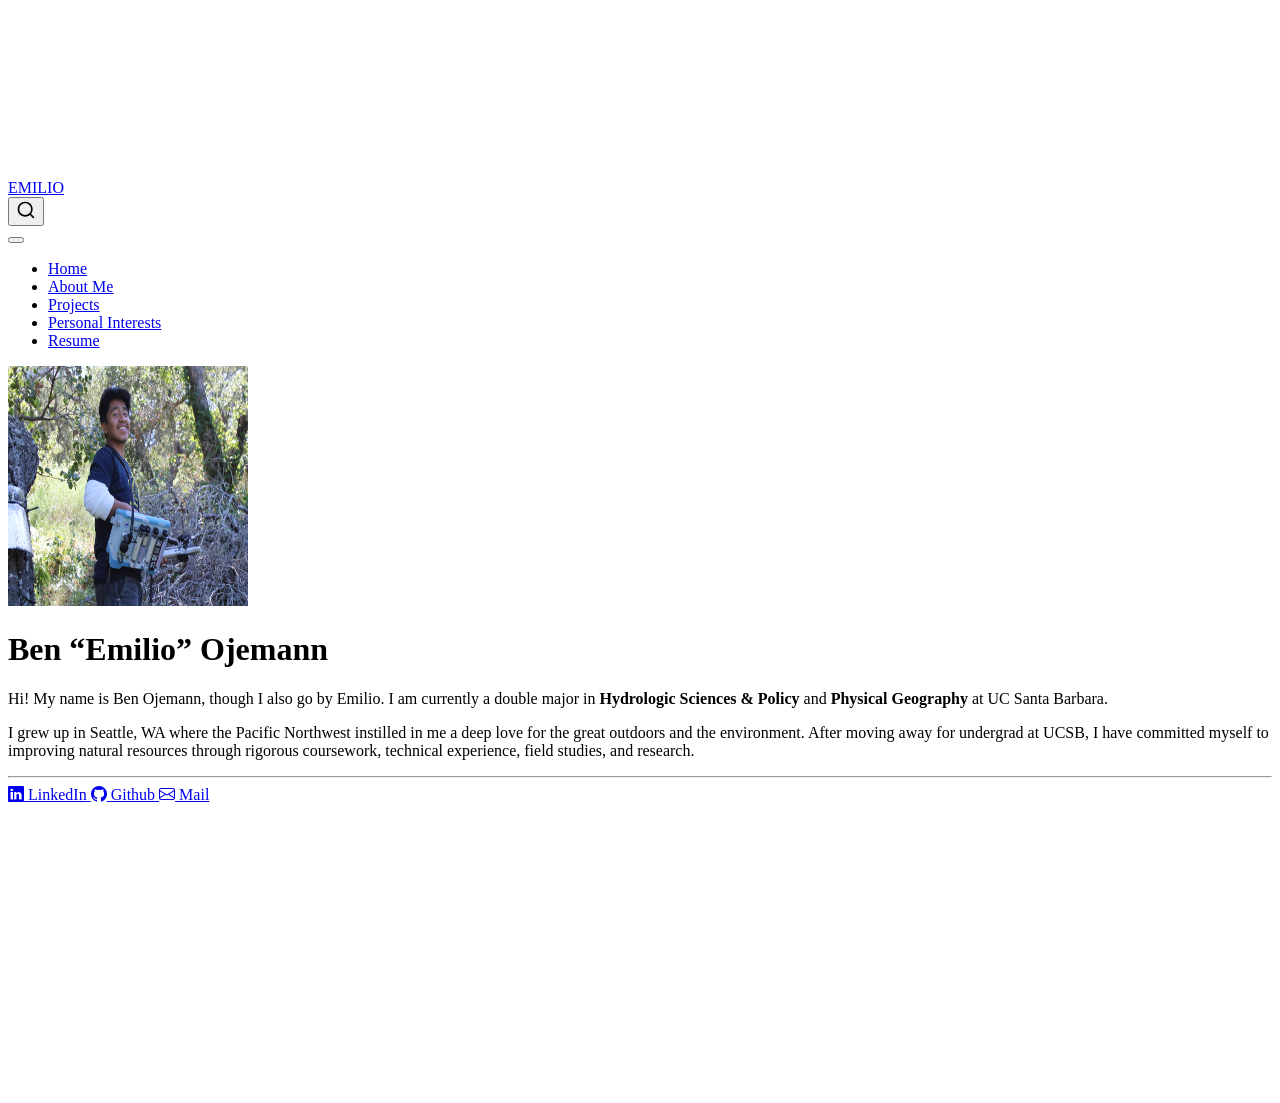
==== docs/index.html @ 2dc3dca0 "fixed typo breaking the website" ====
<!DOCTYPE html>
<html xmlns="http://www.w3.org/1999/xhtml" lang="en" xml:lang="en"><head>

<meta charset="utf-8">
<meta name="generator" content="quarto-1.8.25">

<meta name="viewport" content="width=device-width, initial-scale=1.0, user-scalable=yes">


<title>Ben “Emilio” Ojemann – EMILIO</title>
<style>
code{white-space: pre-wrap;}
span.smallcaps{font-variant: small-caps;}
div.columns{display: flex; gap: min(4vw, 1.5em);}
div.column{flex: auto; overflow-x: auto;}
div.hanging-indent{margin-left: 1.5em; text-indent: -1.5em;}
ul.task-list{list-style: none;}
ul.task-list li input[type="checkbox"] {
  width: 0.8em;
  margin: 0 0.8em 0.2em -1em; /* quarto-specific, see https://github.com/quarto-dev/quarto-cli/issues/4556 */ 
  vertical-align: middle;
}
</style>


<script src="site_libs/quarto-nav/quarto-nav.js"></script>
<script src="site_libs/quarto-nav/headroom.min.js"></script>
<script src="site_libs/clipboard/clipboard.min.js"></script>
<script src="site_libs/quarto-search/autocomplete.umd.js"></script>
<script src="site_libs/quarto-search/fuse.min.js"></script>
<script src="site_libs/quarto-search/quarto-search.js"></script>
<meta name="quarto:offset" content="./">
<script src="site_libs/quarto-html/quarto.js" type="module"></script>
<script src="site_libs/quarto-html/tabsets/tabsets.js" type="module"></script>
<script src="site_libs/quarto-html/axe/axe-check.js" type="module"></script>
<script src="site_libs/quarto-html/popper.min.js"></script>
<script src="site_libs/quarto-html/tippy.umd.min.js"></script>
<link href="site_libs/quarto-html/tippy.css" rel="stylesheet">
<link href="site_libs/quarto-html/quarto-syntax-highlighting-7b89279ff1a6dce999919e0e67d4d9ec.css" rel="stylesheet" id="quarto-text-highlighting-styles">
<script src="site_libs/bootstrap/bootstrap.min.js"></script>
<link href="site_libs/bootstrap/bootstrap-icons.css" rel="stylesheet">
<link href="site_libs/bootstrap/bootstrap-1231fe5a1916de20654dc6b367af497d.min.css" rel="stylesheet" append-hash="true" id="quarto-bootstrap" data-mode="light">
<script id="quarto-search-options" type="application/json">{
  "location": "navbar",
  "copy-button": false,
  "collapse-after": 3,
  "panel-placement": "end",
  "type": "overlay",
  "limit": 50,
  "keyboard-shortcut": [
    "f",
    "/",
    "s"
  ],
  "show-item-context": false,
  "language": {
    "search-no-results-text": "No results",
    "search-matching-documents-text": "matching documents",
    "search-copy-link-title": "Copy link to search",
    "search-hide-matches-text": "Hide additional matches",
    "search-more-match-text": "more match in this document",
    "search-more-matches-text": "more matches in this document",
    "search-clear-button-title": "Clear",
    "search-text-placeholder": "",
    "search-detached-cancel-button-title": "Cancel",
    "search-submit-button-title": "Submit",
    "search-label": "Search"
  }
}</script>


<link rel="stylesheet" href="styles.css">
</head>

<body class="nav-fixed fullcontent quarto-light">

<div id="quarto-search-results"></div>
  <header id="quarto-header" class="headroom fixed-top">
    <nav class="navbar navbar-expand-lg " data-bs-theme="dark">
      <div class="navbar-container container-fluid">
      <div class="navbar-brand-container mx-auto">
    <a href="./index.html" class="navbar-brand navbar-brand-logo">
    </a>
    <a class="navbar-brand" href="./index.html">
    <span class="navbar-title">EMILIO</span>
    </a>
  </div>
            <div id="quarto-search" class="" title="Search"></div>
          <button class="navbar-toggler" type="button" data-bs-toggle="collapse" data-bs-target="#navbarCollapse" aria-controls="navbarCollapse" role="menu" aria-expanded="false" aria-label="Toggle navigation" onclick="if (window.quartoToggleHeadroom) { window.quartoToggleHeadroom(); }">
  <span class="navbar-toggler-icon"></span>
</button>
          <div class="collapse navbar-collapse" id="navbarCollapse">
            <ul class="navbar-nav navbar-nav-scroll me-auto">
  <li class="nav-item">
    <a class="nav-link active" href="./index.html" aria-current="page"> 
<span class="menu-text">Home</span></a>
  </li>  
  <li class="nav-item">
    <a class="nav-link" href="./about.html"> 
<span class="menu-text">About Me</span></a>
  </li>  
  <li class="nav-item">
    <a class="nav-link" href="./project.html"> 
<span class="menu-text">Projects</span></a>
  </li>  
  <li class="nav-item">
    <a class="nav-link" href="./fun.html"> 
<span class="menu-text">Personal Interests</span></a>
  </li>  
  <li class="nav-item">
    <a class="nav-link" href="./resume.html"> 
<span class="menu-text">Resume</span></a>
  </li>  
</ul>
          </div> <!-- /navcollapse -->
            <div class="quarto-navbar-tools">
</div>
      </div> <!-- /container-fluid -->
    </nav>
</header>
<!-- content -->
<div id="quarto-content" class="quarto-container page-columns page-rows-contents page-layout-article page-navbar">
<!-- sidebar -->
<!-- margin-sidebar -->
    
<!-- main -->
<div class="quarto-about-jolla">
  <img src="IMG_6773.JPG" class="about-image
  round " style="height: 15em; width: 15em;">
 <header id="title-block-header" class="quarto-title-block default">
<div class="quarto-title">
<h1 class="title">Ben “Emilio” Ojemann</h1>
</div>
<div class="quarto-title-meta">
  </div>
</header><main class="content" id="quarto-document-content">
<p>Hi! My name is Ben Ojemann, though I also go by Emilio. I am currently a double major in <strong>Hydrologic Sciences &amp; Policy</strong> and <strong>Physical Geography</strong> at UC Santa Barbara.</p>
<p>I grew up in Seattle, WA where the Pacific Northwest instilled in me a deep love for the great outdoors and the environment. After moving away for undergrad at UCSB, I have committed myself to improving natural resources through rigorous coursework, technical experience, field studies, and research.</p>


</main> 
  <hr class="about-sep">
   <div class="about-links">
  <a href="https://www.linkedin.com/in/beojemann/" class="about-link" rel="" target="_blank">
    <i class="bi bi-linkedin"></i>
     <span class="about-link-text">LinkedIn</span>
  </a>
  <a href="https://github.com/beojemann" class="about-link" rel="" target="_blank">
    <i class="bi bi-github"></i>
     <span class="about-link-text">Github</span>
  </a>
  <a href="/beojemann@ucsb.edu" class="about-link" rel="" target="">
    <i class="bi bi-envelope"></i>
     <span class="about-link-text">Mail</span>
  </a>
</div>
</div>
 <!-- /main -->
<script id="quarto-html-after-body" type="application/javascript">
  window.document.addEventListener("DOMContentLoaded", function (event) {
    const isCodeAnnotation = (el) => {
      for (const clz of el.classList) {
        if (clz.startsWith('code-annotation-')) {                     
          return true;
        }
      }
      return false;
    }
    const onCopySuccess = function(e) {
      // button target
      const button = e.trigger;
      // don't keep focus
      button.blur();
      // flash "checked"
      button.classList.add('code-copy-button-checked');
      var currentTitle = button.getAttribute("title");
      button.setAttribute("title", "Copied!");
      let tooltip;
      if (window.bootstrap) {
        button.setAttribute("data-bs-toggle", "tooltip");
        button.setAttribute("data-bs-placement", "left");
        button.setAttribute("data-bs-title", "Copied!");
        tooltip = new bootstrap.Tooltip(button, 
          { trigger: "manual", 
            customClass: "code-copy-button-tooltip",
            offset: [0, -8]});
        tooltip.show();    
      }
      setTimeout(function() {
        if (tooltip) {
          tooltip.hide();
          button.removeAttribute("data-bs-title");
          button.removeAttribute("data-bs-toggle");
          button.removeAttribute("data-bs-placement");
        }
        button.setAttribute("title", currentTitle);
        button.classList.remove('code-copy-button-checked');
      }, 1000);
      // clear code selection
      e.clearSelection();
    }
    const getTextToCopy = function(trigger) {
      const outerScaffold = trigger.parentElement.cloneNode(true);
      const codeEl = outerScaffold.querySelector('code');
      for (const childEl of codeEl.children) {
        if (isCodeAnnotation(childEl)) {
          childEl.remove();
        }
      }
      return codeEl.innerText;
    }
    const clipboard = new window.ClipboardJS('.code-copy-button:not([data-in-quarto-modal])', {
      text: getTextToCopy
    });
    clipboard.on('success', onCopySuccess);
    if (window.document.getElementById('quarto-embedded-source-code-modal')) {
      const clipboardModal = new window.ClipboardJS('.code-copy-button[data-in-quarto-modal]', {
        text: getTextToCopy,
        container: window.document.getElementById('quarto-embedded-source-code-modal')
      });
      clipboardModal.on('success', onCopySuccess);
    }
      var localhostRegex = new RegExp(/^(?:http|https):\/\/localhost\:?[0-9]*\//);
      var mailtoRegex = new RegExp(/^mailto:/);
        var filterRegex = new RegExp('/' + window.location.host + '/');
      var isInternal = (href) => {
          return filterRegex.test(href) || localhostRegex.test(href) || mailtoRegex.test(href);
      }
      // Inspect non-navigation links and adorn them if external
     var links = window.document.querySelectorAll('a[href]:not(.nav-link):not(.navbar-brand):not(.toc-action):not(.sidebar-link):not(.sidebar-item-toggle):not(.pagination-link):not(.no-external):not([aria-hidden]):not(.dropdown-item):not(.quarto-navigation-tool):not(.about-link)');
      for (var i=0; i<links.length; i++) {
        const link = links[i];
        if (!isInternal(link.href)) {
          // undo the damage that might have been done by quarto-nav.js in the case of
          // links that we want to consider external
          if (link.dataset.originalHref !== undefined) {
            link.href = link.dataset.originalHref;
          }
        }
      }
    function tippyHover(el, contentFn, onTriggerFn, onUntriggerFn) {
      const config = {
        allowHTML: true,
        maxWidth: 500,
        delay: 100,
        arrow: false,
        appendTo: function(el) {
            return el.parentElement;
        },
        interactive: true,
        interactiveBorder: 10,
        theme: 'quarto',
        placement: 'bottom-start',
      };
      if (contentFn) {
        config.content = contentFn;
      }
      if (onTriggerFn) {
        config.onTrigger = onTriggerFn;
      }
      if (onUntriggerFn) {
        config.onUntrigger = onUntriggerFn;
      }
      window.tippy(el, config); 
    }
    const noterefs = window.document.querySelectorAll('a[role="doc-noteref"]');
    for (var i=0; i<noterefs.length; i++) {
      const ref = noterefs[i];
      tippyHover(ref, function() {
        // use id or data attribute instead here
        let href = ref.getAttribute('data-footnote-href') || ref.getAttribute('href');
        try { href = new URL(href).hash; } catch {}
        const id = href.replace(/^#\/?/, "");
        const note = window.document.getElementById(id);
        if (note) {
          return note.innerHTML;
        } else {
          return "";
        }
      });
    }
    const xrefs = window.document.querySelectorAll('a.quarto-xref');
    const processXRef = (id, note) => {
      // Strip column container classes
      const stripColumnClz = (el) => {
        el.classList.remove("page-full", "page-columns");
        if (el.children) {
          for (const child of el.children) {
            stripColumnClz(child);
          }
        }
      }
      stripColumnClz(note)
      if (id === null || id.startsWith('sec-')) {
        // Special case sections, only their first couple elements
        const container = document.createElement("div");
        if (note.children && note.children.length > 2) {
          container.appendChild(note.children[0].cloneNode(true));
          for (let i = 1; i < note.children.length; i++) {
            const child = note.children[i];
            if (child.tagName === "P" && child.innerText === "") {
              continue;
            } else {
              container.appendChild(child.cloneNode(true));
              break;
            }
          }
          if (window.Quarto?.typesetMath) {
            window.Quarto.typesetMath(container);
          }
          return container.innerHTML
        } else {
          if (window.Quarto?.typesetMath) {
            window.Quarto.typesetMath(note);
          }
          return note.innerHTML;
        }
      } else {
        // Remove any anchor links if they are present
        const anchorLink = note.querySelector('a.anchorjs-link');
        if (anchorLink) {
          anchorLink.remove();
        }
        if (window.Quarto?.typesetMath) {
          window.Quarto.typesetMath(note);
        }
        if (note.classList.contains("callout")) {
          return note.outerHTML;
        } else {
          return note.innerHTML;
        }
      }
    }
    for (var i=0; i<xrefs.length; i++) {
      const xref = xrefs[i];
      tippyHover(xref, undefined, function(instance) {
        instance.disable();
        let url = xref.getAttribute('href');
        let hash = undefined; 
        if (url.startsWith('#')) {
          hash = url;
        } else {
          try { hash = new URL(url).hash; } catch {}
        }
        if (hash) {
          const id = hash.replace(/^#\/?/, "");
          const note = window.document.getElementById(id);
          if (note !== null) {
            try {
              const html = processXRef(id, note.cloneNode(true));
              instance.setContent(html);
            } finally {
              instance.enable();
              instance.show();
            }
          } else {
            // See if we can fetch this
            fetch(url.split('#')[0])
            .then(res => res.text())
            .then(html => {
              const parser = new DOMParser();
              const htmlDoc = parser.parseFromString(html, "text/html");
              const note = htmlDoc.getElementById(id);
              if (note !== null) {
                const html = processXRef(id, note);
                instance.setContent(html);
              } 
            }).finally(() => {
              instance.enable();
              instance.show();
            });
          }
        } else {
          // See if we can fetch a full url (with no hash to target)
          // This is a special case and we should probably do some content thinning / targeting
          fetch(url)
          .then(res => res.text())
          .then(html => {
            const parser = new DOMParser();
            const htmlDoc = parser.parseFromString(html, "text/html");
            const note = htmlDoc.querySelector('main.content');
            if (note !== null) {
              // This should only happen for chapter cross references
              // (since there is no id in the URL)
              // remove the first header
              if (note.children.length > 0 && note.children[0].tagName === "HEADER") {
                note.children[0].remove();
              }
              const html = processXRef(null, note);
              instance.setContent(html);
            } 
          }).finally(() => {
            instance.enable();
            instance.show();
          });
        }
      }, function(instance) {
      });
    }
        let selectedAnnoteEl;
        const selectorForAnnotation = ( cell, annotation) => {
          let cellAttr = 'data-code-cell="' + cell + '"';
          let lineAttr = 'data-code-annotation="' +  annotation + '"';
          const selector = 'span[' + cellAttr + '][' + lineAttr + ']';
          return selector;
        }
        const selectCodeLines = (annoteEl) => {
          const doc = window.document;
          const targetCell = annoteEl.getAttribute("data-target-cell");
          const targetAnnotation = annoteEl.getAttribute("data-target-annotation");
          const annoteSpan = window.document.querySelector(selectorForAnnotation(targetCell, targetAnnotation));
          const lines = annoteSpan.getAttribute("data-code-lines").split(",");
          const lineIds = lines.map((line) => {
            return targetCell + "-" + line;
          })
          let top = null;
          let height = null;
          let parent = null;
          if (lineIds.length > 0) {
              //compute the position of the single el (top and bottom and make a div)
              const el = window.document.getElementById(lineIds[0]);
              top = el.offsetTop;
              height = el.offsetHeight;
              parent = el.parentElement.parentElement;
            if (lineIds.length > 1) {
              const lastEl = window.document.getElementById(lineIds[lineIds.length - 1]);
              const bottom = lastEl.offsetTop + lastEl.offsetHeight;
              height = bottom - top;
            }
            if (top !== null && height !== null && parent !== null) {
              // cook up a div (if necessary) and position it 
              let div = window.document.getElementById("code-annotation-line-highlight");
              if (div === null) {
                div = window.document.createElement("div");
                div.setAttribute("id", "code-annotation-line-highlight");
                div.style.position = 'absolute';
                parent.appendChild(div);
              }
              div.style.top = top - 2 + "px";
              div.style.height = height + 4 + "px";
              div.style.left = 0;
              let gutterDiv = window.document.getElementById("code-annotation-line-highlight-gutter");
              if (gutterDiv === null) {
                gutterDiv = window.document.createElement("div");
                gutterDiv.setAttribute("id", "code-annotation-line-highlight-gutter");
                gutterDiv.style.position = 'absolute';
                const codeCell = window.document.getElementById(targetCell);
                const gutter = codeCell.querySelector('.code-annotation-gutter');
                gutter.appendChild(gutterDiv);
              }
              gutterDiv.style.top = top - 2 + "px";
              gutterDiv.style.height = height + 4 + "px";
            }
            selectedAnnoteEl = annoteEl;
          }
        };
        const unselectCodeLines = () => {
          const elementsIds = ["code-annotation-line-highlight", "code-annotation-line-highlight-gutter"];
          elementsIds.forEach((elId) => {
            const div = window.document.getElementById(elId);
            if (div) {
              div.remove();
            }
          });
          selectedAnnoteEl = undefined;
        };
          // Handle positioning of the toggle
      window.addEventListener(
        "resize",
        throttle(() => {
          elRect = undefined;
          if (selectedAnnoteEl) {
            selectCodeLines(selectedAnnoteEl);
          }
        }, 10)
      );
      function throttle(fn, ms) {
      let throttle = false;
      let timer;
        return (...args) => {
          if(!throttle) { // first call gets through
              fn.apply(this, args);
              throttle = true;
          } else { // all the others get throttled
              if(timer) clearTimeout(timer); // cancel #2
              timer = setTimeout(() => {
                fn.apply(this, args);
                timer = throttle = false;
              }, ms);
          }
        };
      }
        // Attach click handler to the DT
        const annoteDls = window.document.querySelectorAll('dt[data-target-cell]');
        for (const annoteDlNode of annoteDls) {
          annoteDlNode.addEventListener('click', (event) => {
            const clickedEl = event.target;
            if (clickedEl !== selectedAnnoteEl) {
              unselectCodeLines();
              const activeEl = window.document.querySelector('dt[data-target-cell].code-annotation-active');
              if (activeEl) {
                activeEl.classList.remove('code-annotation-active');
              }
              selectCodeLines(clickedEl);
              clickedEl.classList.add('code-annotation-active');
            } else {
              // Unselect the line
              unselectCodeLines();
              clickedEl.classList.remove('code-annotation-active');
            }
          });
        }
    const findCites = (el) => {
      const parentEl = el.parentElement;
      if (parentEl) {
        const cites = parentEl.dataset.cites;
        if (cites) {
          return {
            el,
            cites: cites.split(' ')
          };
        } else {
          return findCites(el.parentElement)
        }
      } else {
        return undefined;
      }
    };
    var bibliorefs = window.document.querySelectorAll('a[role="doc-biblioref"]');
    for (var i=0; i<bibliorefs.length; i++) {
      const ref = bibliorefs[i];
      const citeInfo = findCites(ref);
      if (citeInfo) {
        tippyHover(citeInfo.el, function() {
          var popup = window.document.createElement('div');
          citeInfo.cites.forEach(function(cite) {
            var citeDiv = window.document.createElement('div');
            citeDiv.classList.add('hanging-indent');
            citeDiv.classList.add('csl-entry');
            var biblioDiv = window.document.getElementById('ref-' + cite);
            if (biblioDiv) {
              citeDiv.innerHTML = biblioDiv.innerHTML;
            }
            popup.appendChild(citeDiv);
          });
          return popup.innerHTML;
        });
      }
    }
  });
  </script>
</div> <!-- /content -->




</body></html>
---- docs/site_libs/quarto-html/tippy.css ----
.tippy-box[data-animation=fade][data-state=hidden]{opacity:0}[data-tippy-root]{max-width:calc(100vw - 10px)}.tippy-box{position:relative;background-color:#333;color:#fff;border-radius:4px;font-size:14px;line-height:1.4;white-space:normal;outline:0;transition-property:transform,visibility,opacity}.tippy-box[data-placement^=top]>.tippy-arrow{bottom:0}.tippy-box[data-placement^=top]>.tippy-arrow:before{bottom:-7px;left:0;border-width:8px 8px 0;border-top-color:initial;transform-origin:center top}.tippy-box[data-placement^=bottom]>.tippy-arrow{top:0}.tippy-box[data-placement^=bottom]>.tippy-arrow:before{top:-7px;left:0;border-width:0 8px 8px;border-bottom-color:initial;transform-origin:center bottom}.tippy-box[data-placement^=left]>.tippy-arrow{right:0}.tippy-box[data-placement^=left]>.tippy-arrow:before{border-width:8px 0 8px 8px;border-left-color:initial;right:-7px;transform-origin:center left}.tippy-box[data-placement^=right]>.tippy-arrow{left:0}.tippy-box[data-placement^=right]>.tippy-arrow:before{left:-7px;border-width:8px 8px 8px 0;border-right-color:initial;transform-origin:center right}.tippy-box[data-inertia][data-state=visible]{transition-timing-function:cubic-bezier(.54,1.5,.38,1.11)}.tippy-arrow{width:16px;height:16px;color:#333}.tippy-arrow:before{content:"";position:absolute;border-color:transparent;border-style:solid}.tippy-content{position:relative;padding:5px 9px;z-index:1}
---- docs/site_libs/quarto-html/quarto-syntax-highlighting-7b89279ff1a6dce999919e0e67d4d9ec.css ----
/* quarto syntax highlight colors */
:root {
  --quarto-hl-ot-color: #003B4F;
  --quarto-hl-at-color: #657422;
  --quarto-hl-ss-color: #20794D;
  --quarto-hl-an-color: #5E5E5E;
  --quarto-hl-fu-color: #4758AB;
  --quarto-hl-st-color: #20794D;
  --quarto-hl-cf-color: #003B4F;
  --quarto-hl-op-color: #5E5E5E;
  --quarto-hl-er-color: #AD0000;
  --quarto-hl-bn-color: #AD0000;
  --quarto-hl-al-color: #AD0000;
  --quarto-hl-va-color: #111111;
  --quarto-hl-bu-color: inherit;
  --quarto-hl-ex-color: inherit;
  --quarto-hl-pp-color: #AD0000;
  --quarto-hl-in-color: #5E5E5E;
  --quarto-hl-vs-color: #20794D;
  --quarto-hl-wa-color: #5E5E5E;
  --quarto-hl-do-color: #5E5E5E;
  --quarto-hl-im-color: #00769E;
  --quarto-hl-ch-color: #20794D;
  --quarto-hl-dt-color: #AD0000;
  --quarto-hl-fl-color: #AD0000;
  --quarto-hl-co-color: #5E5E5E;
  --quarto-hl-cv-color: #5E5E5E;
  --quarto-hl-cn-color: #8f5902;
  --quarto-hl-sc-color: #5E5E5E;
  --quarto-hl-dv-color: #AD0000;
  --quarto-hl-kw-color: #003B4F;
}

/* other quarto variables */
:root {
  --quarto-font-monospace: SFMono-Regular, Menlo, Monaco, Consolas, "Liberation Mono", "Courier New", monospace;
}

/* syntax highlight based on Pandoc's rules */
pre > code.sourceCode > span {
  color: #003B4F;
}

code.sourceCode > span {
  color: #003B4F;
}

div.sourceCode,
div.sourceCode pre.sourceCode {
  color: #003B4F;
}

/* Normal */
code span {
  color: #003B4F;
}

/* Alert */
code span.al {
  color: #AD0000;
  font-style: inherit;
}

/* Annotation */
code span.an {
  color: #5E5E5E;
  font-style: inherit;
}

/* Attribute */
code span.at {
  color: #657422;
  font-style: inherit;
}

/* BaseN */
code span.bn {
  color: #AD0000;
  font-style: inherit;
}

/* BuiltIn */
code span.bu {
  font-style: inherit;
}

/* ControlFlow */
code span.cf {
  color: #003B4F;
  font-weight: bold;
  font-style: inherit;
}

/* Char */
code span.ch {
  color: #20794D;
  font-style: inherit;
}

/* Constant */
code span.cn {
  color: #8f5902;
  font-style: inherit;
}

/* Comment */
code span.co {
  color: #5E5E5E;
  font-style: inherit;
}

/* CommentVar */
code span.cv {
  color: #5E5E5E;
  font-style: italic;
}

/* Documentation */
code span.do {
  color: #5E5E5E;
  font-style: italic;
}

/* DataType */
code span.dt {
  color: #AD0000;
  font-style: inherit;
}

/* DecVal */
code span.dv {
  color: #AD0000;
  font-style: inherit;
}

/* Error */
code span.er {
  color: #AD0000;
  font-style: inherit;
}

/* Extension */
code span.ex {
  font-style: inherit;
}

/* Float */
code span.fl {
  color: #AD0000;
  font-style: inherit;
}

/* Function */
code span.fu {
  color: #4758AB;
  font-style: inherit;
}

/* Import */
code span.im {
  color: #00769E;
  font-style: inherit;
}

/* Information */
code span.in {
  color: #5E5E5E;
  font-style: inherit;
}

/* Keyword */
code span.kw {
  color: #003B4F;
  font-weight: bold;
  font-style: inherit;
}

/* Operator */
code span.op {
  color: #5E5E5E;
  font-style: inherit;
}

/* Other */
code span.ot {
  color: #003B4F;
  font-style: inherit;
}

/* Preprocessor */
code span.pp {
  color: #AD0000;
  font-style: inherit;
}

/* SpecialChar */
code span.sc {
  color: #5E5E5E;
  font-style: inherit;
}

/* SpecialString */
code span.ss {
  color: #20794D;
  font-style: inherit;
}

/* String */
code span.st {
  color: #20794D;
  font-style: inherit;
}

/* Variable */
code span.va {
  color: #111111;
  font-style: inherit;
}

/* VerbatimString */
code span.vs {
  color: #20794D;
  font-style: inherit;
}

/* Warning */
code span.wa {
  color: #5E5E5E;
  font-style: italic;
}

.prevent-inlining {
  content: "</";
}

/*# sourceMappingURL=3944bc705cfaf4c80e56f77c5205168a.css.map */
---- docs/styles.css ----
/* css styles */
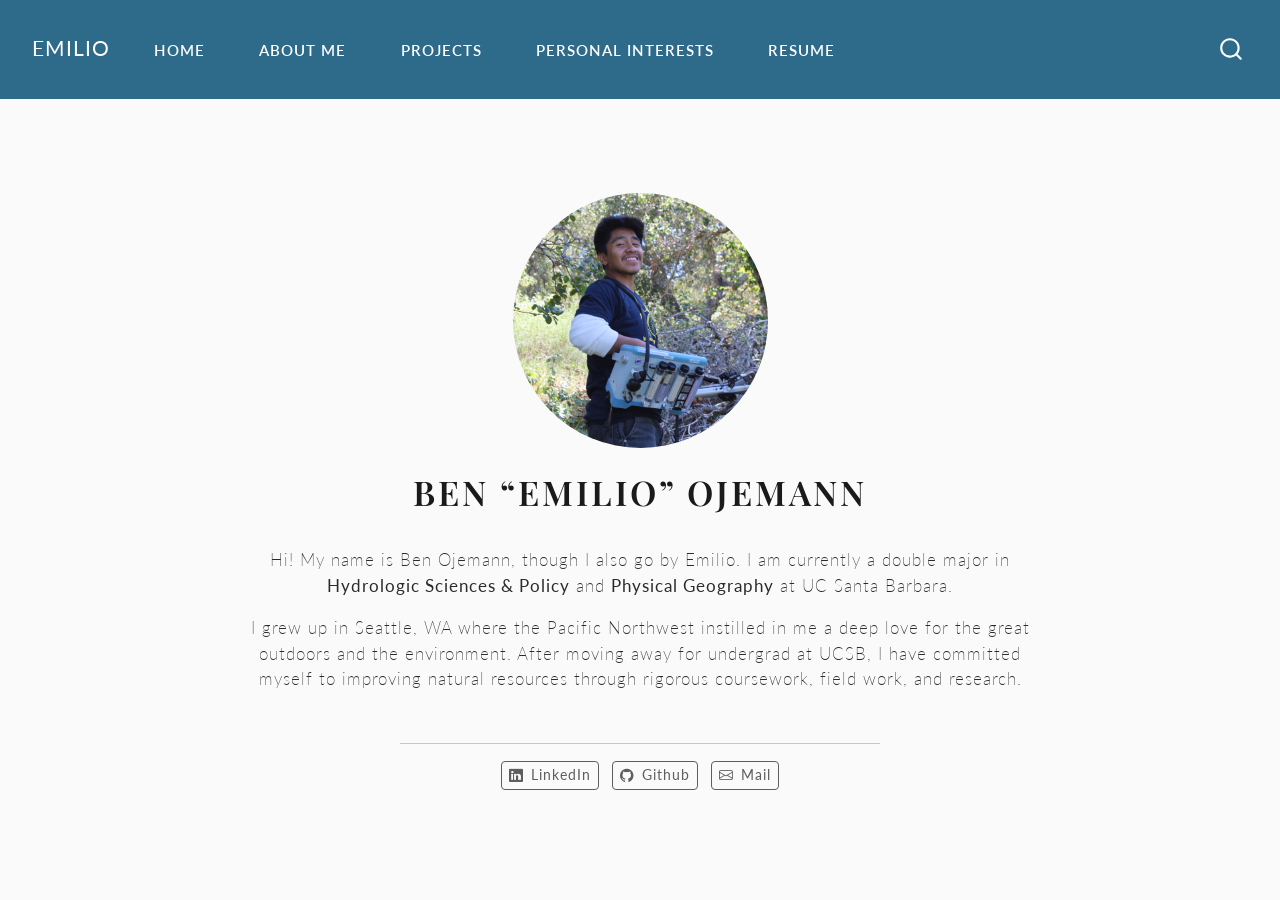
==== commit 6568e2c3: "adding about me w/photos and text" ====
--- a/docs/index.html
+++ b/docs/index.html
@@ -135,7 +135,7 @@
   </div>
 </header><main class="content" id="quarto-document-content">
 <p>Hi! My name is Ben Ojemann, though I also go by Emilio. I am currently a double major in <strong>Hydrologic Sciences &amp; Policy</strong> and <strong>Physical Geography</strong> at UC Santa Barbara.</p>
-<p>I grew up in Seattle, WA where the Pacific Northwest instilled in me a deep love for the great outdoors and the environment. After moving away for undergrad at UCSB, I have committed myself to improving natural resources through rigorous coursework, technical experience, field studies, and research.</p>
+<p>I grew up in Seattle, WA where the Pacific Northwest instilled in me a deep love for the great outdoors and the environment. After moving away for undergrad at UCSB, I have committed myself to improving natural resources through rigorous coursework, field work, and research.</p>
 
 
 </main> 
@@ -149,7 +149,7 @@
     <i class="bi bi-github"></i>
      <span class="about-link-text">Github</span>
   </a>
-  <a href="/beojemann@ucsb.edu" class="about-link" rel="" target="">
+  <a href="mailto:beojemann@ucsb.edu" class="about-link" rel="" target="">
     <i class="bi bi-envelope"></i>
      <span class="about-link-text">Mail</span>
   </a>
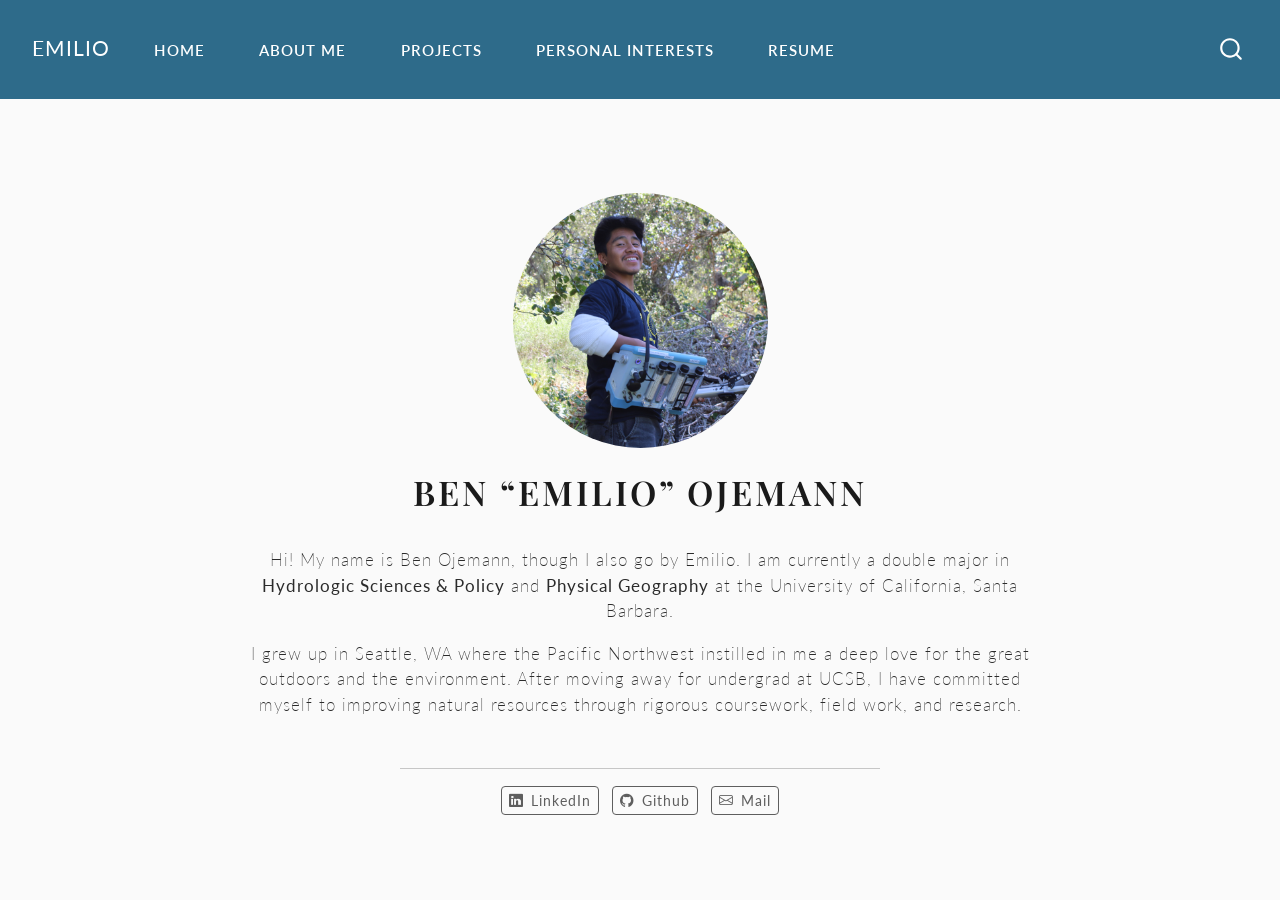
==== commit 2c80ee2d: "updating formatting of blog, and adding 115c project" ====
--- a/docs/index.html
+++ b/docs/index.html
@@ -125,7 +125,7 @@
     
 <!-- main -->
 <div class="quarto-about-jolla">
-  <img src="IMG_6773.JPG" class="about-image
+  <img src="images/IMG_6773.JPG" class="about-image
   round " style="height: 15em; width: 15em;">
  <header id="title-block-header" class="quarto-title-block default">
 <div class="quarto-title">
@@ -134,7 +134,7 @@
 <div class="quarto-title-meta">
   </div>
 </header><main class="content" id="quarto-document-content">
-<p>Hi! My name is Ben Ojemann, though I also go by Emilio. I am currently a double major in <strong>Hydrologic Sciences &amp; Policy</strong> and <strong>Physical Geography</strong> at UC Santa Barbara.</p>
+<p>Hi! My name is Ben Ojemann, though I also go by Emilio. I am currently a double major in <strong>Hydrologic Sciences &amp; Policy</strong> and <strong>Physical Geography</strong> at the University of California, Santa Barbara.</p>
 <p>I grew up in Seattle, WA where the Pacific Northwest instilled in me a deep love for the great outdoors and the environment. After moving away for undergrad at UCSB, I have committed myself to improving natural resources through rigorous coursework, field work, and research.</p>
 
 
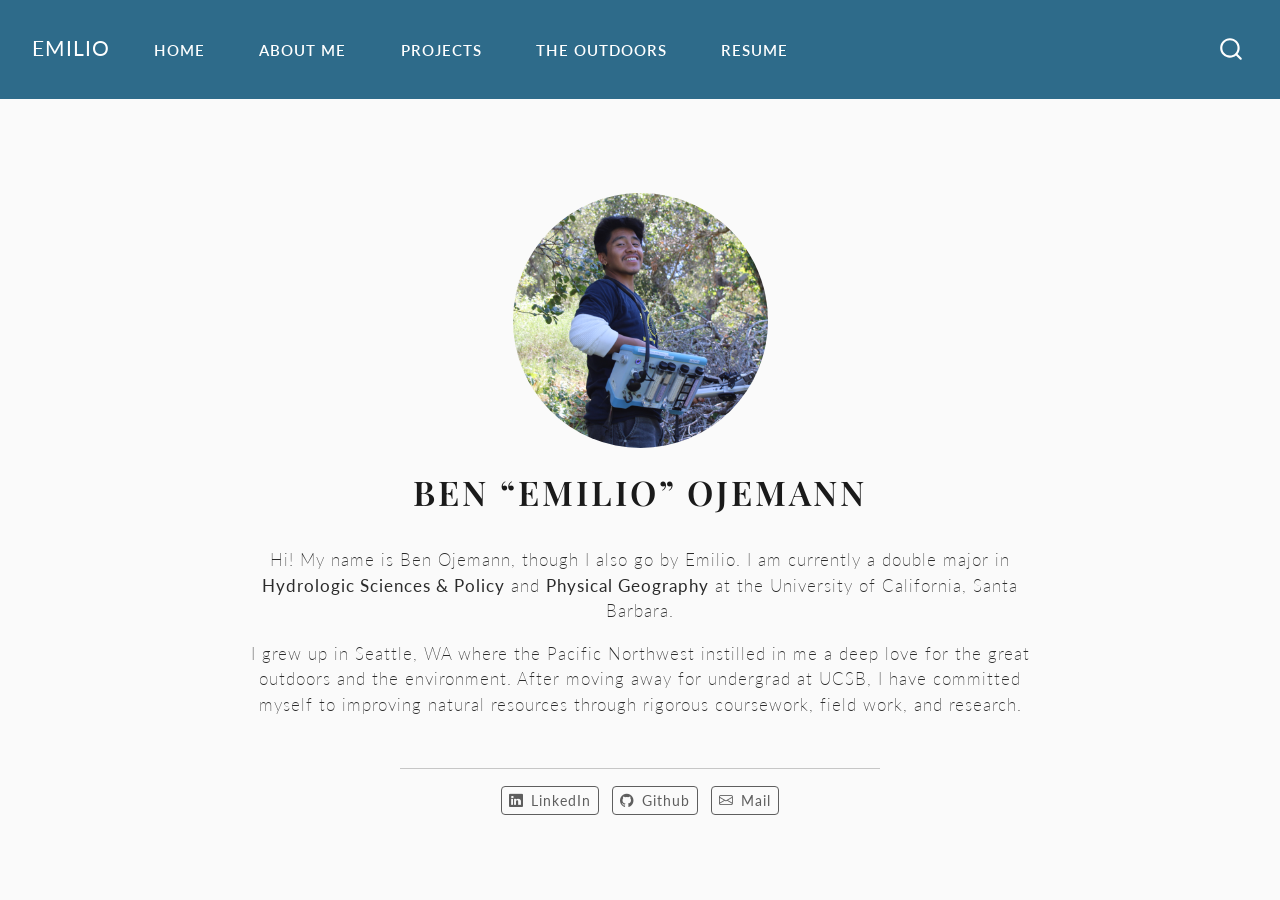
==== commit eb88206d: "Finished free for all page" ====
--- a/docs/index.html
+++ b/docs/index.html
@@ -105,7 +105,7 @@
   </li>  
   <li class="nav-item">
     <a class="nav-link" href="./fun.html"> 
-<span class="menu-text">Personal Interests</span></a>
+<span class="menu-text">The Outdoors</span></a>
   </li>  
   <li class="nav-item">
     <a class="nav-link" href="./resume.html"> 
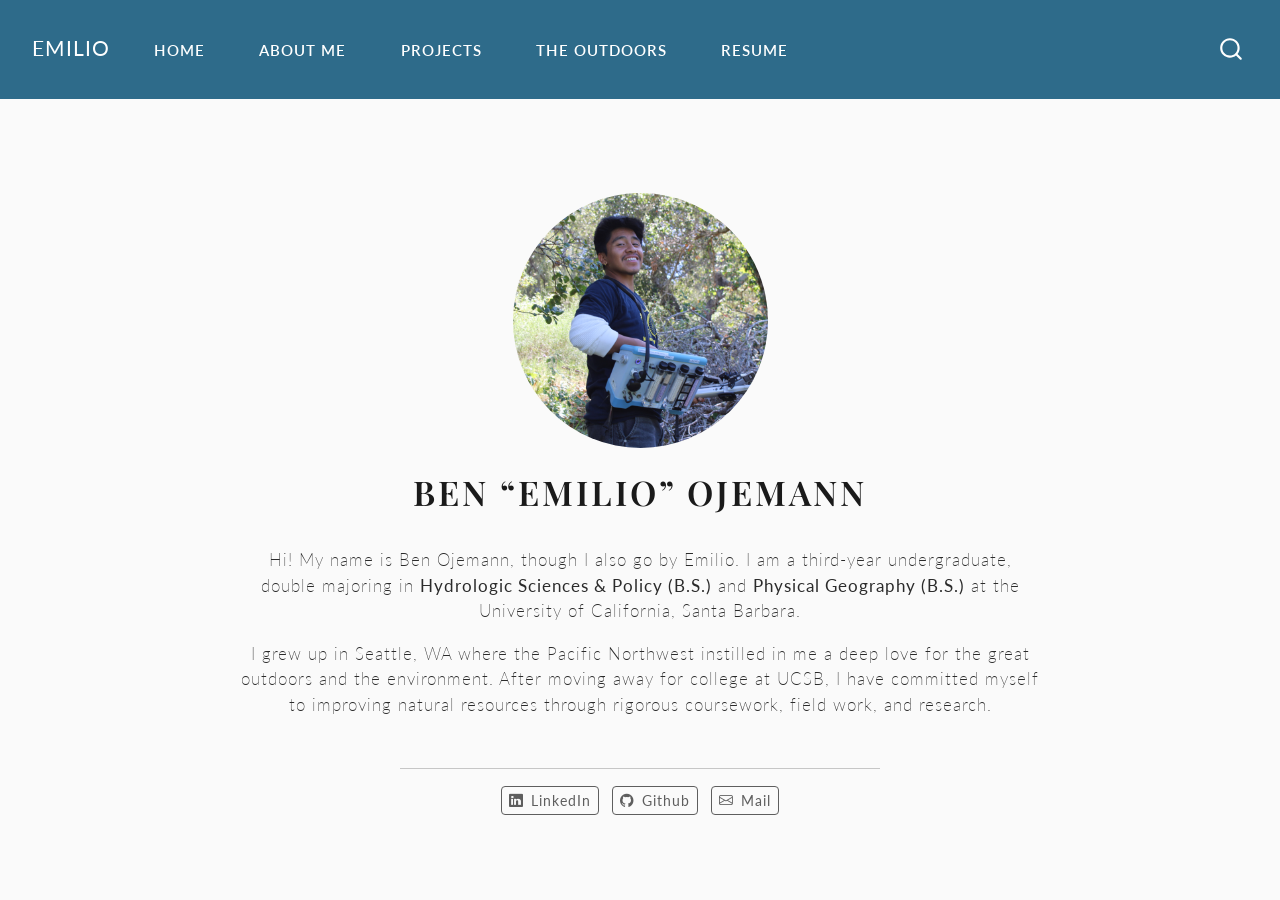
==== commit fabab420: "landing page edits" ====
--- a/docs/index.html
+++ b/docs/index.html
@@ -134,8 +134,8 @@
 <div class="quarto-title-meta">
   </div>
 </header><main class="content" id="quarto-document-content">
-<p>Hi! My name is Ben Ojemann, though I also go by Emilio. I am currently a double major in <strong>Hydrologic Sciences &amp; Policy</strong> and <strong>Physical Geography</strong> at the University of California, Santa Barbara.</p>
-<p>I grew up in Seattle, WA where the Pacific Northwest instilled in me a deep love for the great outdoors and the environment. After moving away for undergrad at UCSB, I have committed myself to improving natural resources through rigorous coursework, field work, and research.</p>
+<p>Hi! My name is Ben Ojemann, though I also go by Emilio. I am a third-year undergraduate, double majoring in <strong>Hydrologic Sciences &amp; Policy (B.S.)</strong> and <strong>Physical Geography (B.S.)</strong> at the University of California, Santa Barbara.</p>
+<p>I grew up in Seattle, WA where the Pacific Northwest instilled in me a deep love for the great outdoors and the environment. After moving away for college at UCSB, I have committed myself to improving natural resources through rigorous coursework, field work, and research.</p>
 
 
 </main> 
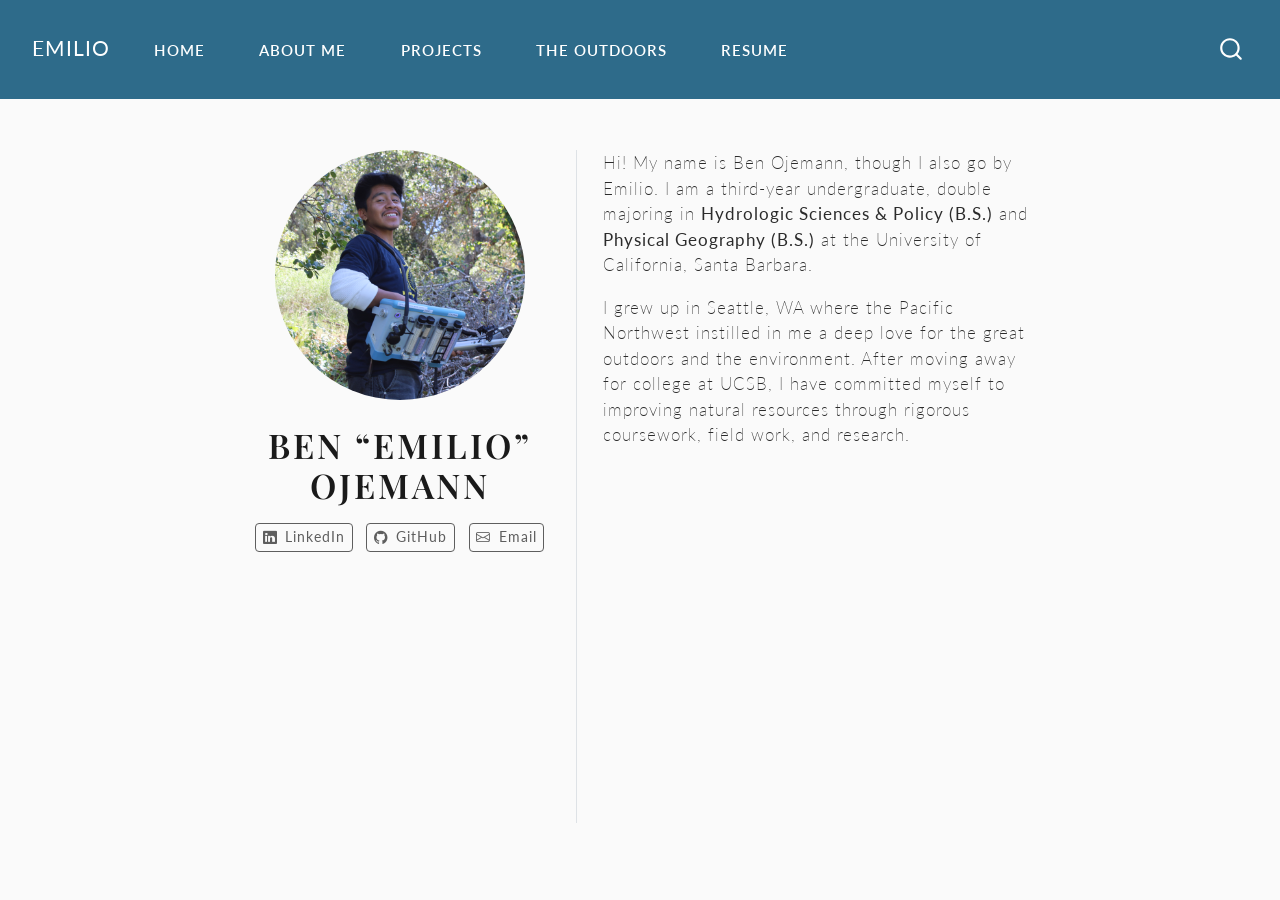
==== commit 2847991f: "update landing and projects layout and text" ====
--- a/docs/index.html
+++ b/docs/index.html
@@ -39,7 +39,7 @@
 <link href="site_libs/quarto-html/quarto-syntax-highlighting-7b89279ff1a6dce999919e0e67d4d9ec.css" rel="stylesheet" id="quarto-text-highlighting-styles">
 <script src="site_libs/bootstrap/bootstrap.min.js"></script>
 <link href="site_libs/bootstrap/bootstrap-icons.css" rel="stylesheet">
-<link href="site_libs/bootstrap/bootstrap-1231fe5a1916de20654dc6b367af497d.min.css" rel="stylesheet" append-hash="true" id="quarto-bootstrap" data-mode="light">
+<link href="site_libs/bootstrap/bootstrap-58429b02f179b602fd26271733da8d60.min.css" rel="stylesheet" append-hash="true" id="quarto-bootstrap" data-mode="light">
 <script id="quarto-search-options" type="application/json">{
   "location": "navbar",
   "copy-button": false,
@@ -124,36 +124,38 @@
 <!-- margin-sidebar -->
     
 <!-- main -->
-<div class="quarto-about-jolla">
-  <img src="images/IMG_6773.JPG" class="about-image
-  round " style="height: 15em; width: 15em;">
- <header id="title-block-header" class="quarto-title-block default">
+<div class="quarto-about-trestles">
+  <div class="about-entity">
+    <img src="images/IMG_6773.JPG" class="about-image
+  rounded " style="width: 20em;">
+<header id="title-block-header" class="quarto-title-block default">
 <div class="quarto-title">
 <h1 class="title">Ben “Emilio” Ojemann</h1>
 </div>
 <div class="quarto-title-meta">
   </div>
-</header><main class="content" id="quarto-document-content">
-<p>Hi! My name is Ben Ojemann, though I also go by Emilio. I am a third-year undergraduate, double majoring in <strong>Hydrologic Sciences &amp; Policy (B.S.)</strong> and <strong>Physical Geography (B.S.)</strong> at the University of California, Santa Barbara.</p>
-<p>I grew up in Seattle, WA where the Pacific Northwest instilled in me a deep love for the great outdoors and the environment. After moving away for college at UCSB, I have committed myself to improving natural resources through rigorous coursework, field work, and research.</p>
-
-
-</main> 
-  <hr class="about-sep">
-   <div class="about-links">
+</header>
+    <div class="about-links">
   <a href="https://www.linkedin.com/in/beojemann/" class="about-link" rel="" target="_blank">
     <i class="bi bi-linkedin"></i>
      <span class="about-link-text">LinkedIn</span>
   </a>
   <a href="https://github.com/beojemann" class="about-link" rel="" target="_blank">
     <i class="bi bi-github"></i>
-     <span class="about-link-text">Github</span>
+     <span class="about-link-text">GitHub</span>
   </a>
   <a href="mailto:beojemann@ucsb.edu" class="about-link" rel="" target="">
     <i class="bi bi-envelope"></i>
-     <span class="about-link-text">Mail</span>
+     <span class="about-link-text">Email</span>
   </a>
 </div>
+  </div>
+  <div class="about-contents"><main class="content" id="quarto-document-content">
+<p>Hi! My name is Ben Ojemann, though I also go by Emilio. I am a third-year undergraduate, double majoring in <strong>Hydrologic Sciences &amp; Policy (B.S.)</strong> and <strong>Physical Geography (B.S.)</strong> at the University of California, Santa Barbara.</p>
+<p>I grew up in Seattle, WA where the Pacific Northwest instilled in me a deep love for the great outdoors and the environment. After moving away for college at UCSB, I have committed myself to improving natural resources through rigorous coursework, field work, and research.</p>
+
+
+</main></div>
 </div>
  <!-- /main -->
 <script id="quarto-html-after-body" type="application/javascript">
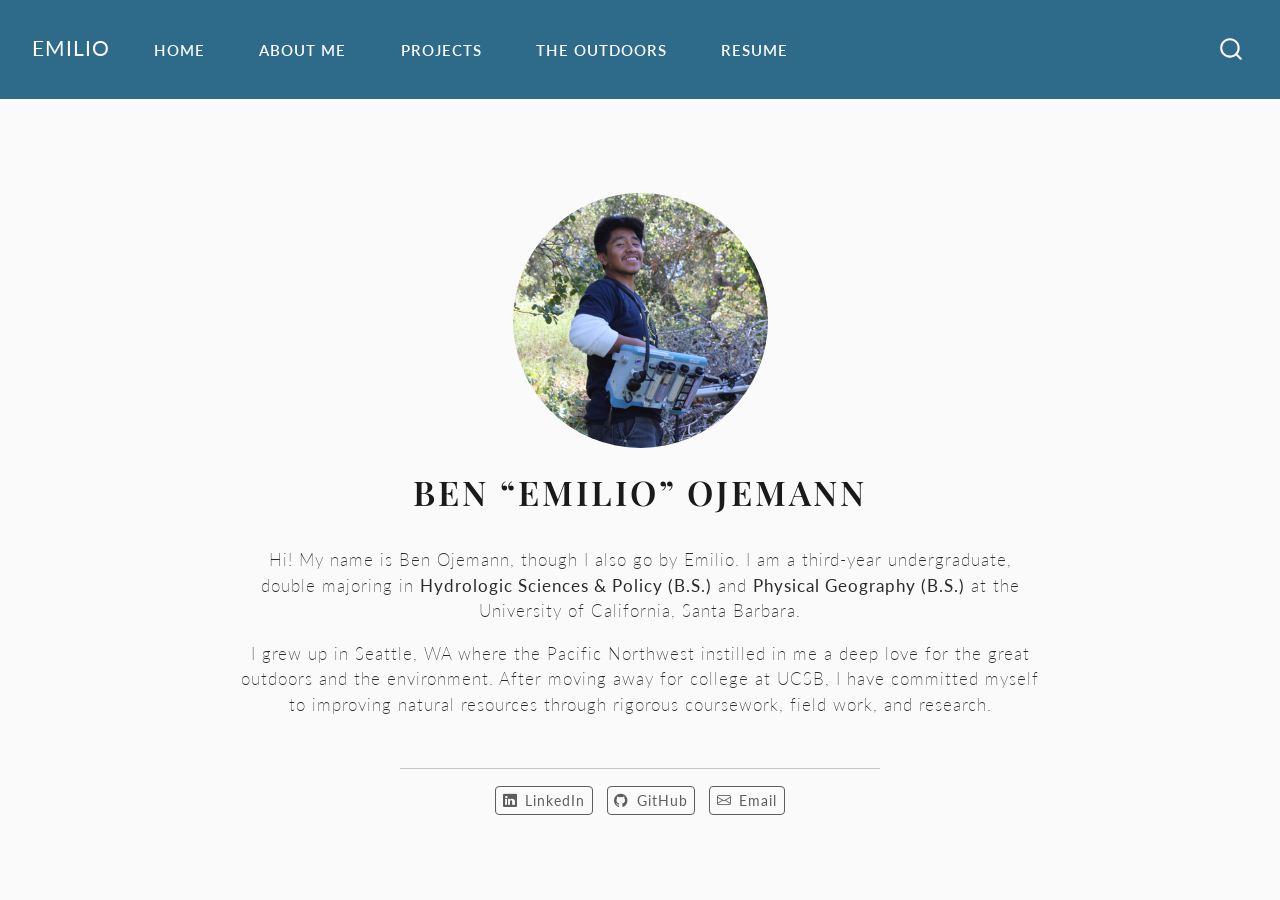
==== commit 74339fc0: "update projects to gee lab 4" ====
--- a/docs/index.html
+++ b/docs/index.html
@@ -39,7 +39,7 @@
 <link href="site_libs/quarto-html/quarto-syntax-highlighting-7b89279ff1a6dce999919e0e67d4d9ec.css" rel="stylesheet" id="quarto-text-highlighting-styles">
 <script src="site_libs/bootstrap/bootstrap.min.js"></script>
 <link href="site_libs/bootstrap/bootstrap-icons.css" rel="stylesheet">
-<link href="site_libs/bootstrap/bootstrap-58429b02f179b602fd26271733da8d60.min.css" rel="stylesheet" append-hash="true" id="quarto-bootstrap" data-mode="light">
+<link href="site_libs/bootstrap/bootstrap-1231fe5a1916de20654dc6b367af497d.min.css" rel="stylesheet" append-hash="true" id="quarto-bootstrap" data-mode="light">
 <script id="quarto-search-options" type="application/json">{
   "location": "navbar",
   "copy-button": false,
@@ -124,18 +124,23 @@
 <!-- margin-sidebar -->
     
 <!-- main -->
-<div class="quarto-about-trestles">
-  <div class="about-entity">
-    <img src="images/IMG_6773.JPG" class="about-image
-  rounded " style="width: 20em;">
-<header id="title-block-header" class="quarto-title-block default">
+<div class="quarto-about-jolla">
+  <img src="images/IMG_6773.JPG" class="about-image
+  round " style="height: 15em; width: 15em;">
+ <header id="title-block-header" class="quarto-title-block default">
 <div class="quarto-title">
 <h1 class="title">Ben “Emilio” Ojemann</h1>
 </div>
 <div class="quarto-title-meta">
   </div>
-</header>
-    <div class="about-links">
+</header><main class="content" id="quarto-document-content">
+<p>Hi! My name is Ben Ojemann, though I also go by Emilio. I am a third-year undergraduate, double majoring in <strong>Hydrologic Sciences &amp; Policy (B.S.)</strong> and <strong>Physical Geography (B.S.)</strong> at the University of California, Santa Barbara.</p>
+<p>I grew up in Seattle, WA where the Pacific Northwest instilled in me a deep love for the great outdoors and the environment. After moving away for college at UCSB, I have committed myself to improving natural resources through rigorous coursework, field work, and research.</p>
+
+
+</main> 
+  <hr class="about-sep">
+   <div class="about-links">
   <a href="https://www.linkedin.com/in/beojemann/" class="about-link" rel="" target="_blank">
     <i class="bi bi-linkedin"></i>
      <span class="about-link-text">LinkedIn</span>
@@ -149,13 +154,6 @@
      <span class="about-link-text">Email</span>
   </a>
 </div>
-  </div>
-  <div class="about-contents"><main class="content" id="quarto-document-content">
-<p>Hi! My name is Ben Ojemann, though I also go by Emilio. I am a third-year undergraduate, double majoring in <strong>Hydrologic Sciences &amp; Policy (B.S.)</strong> and <strong>Physical Geography (B.S.)</strong> at the University of California, Santa Barbara.</p>
-<p>I grew up in Seattle, WA where the Pacific Northwest instilled in me a deep love for the great outdoors and the environment. After moving away for college at UCSB, I have committed myself to improving natural resources through rigorous coursework, field work, and research.</p>
-
-
-</main></div>
 </div>
  <!-- /main -->
 <script id="quarto-html-after-body" type="application/javascript">
